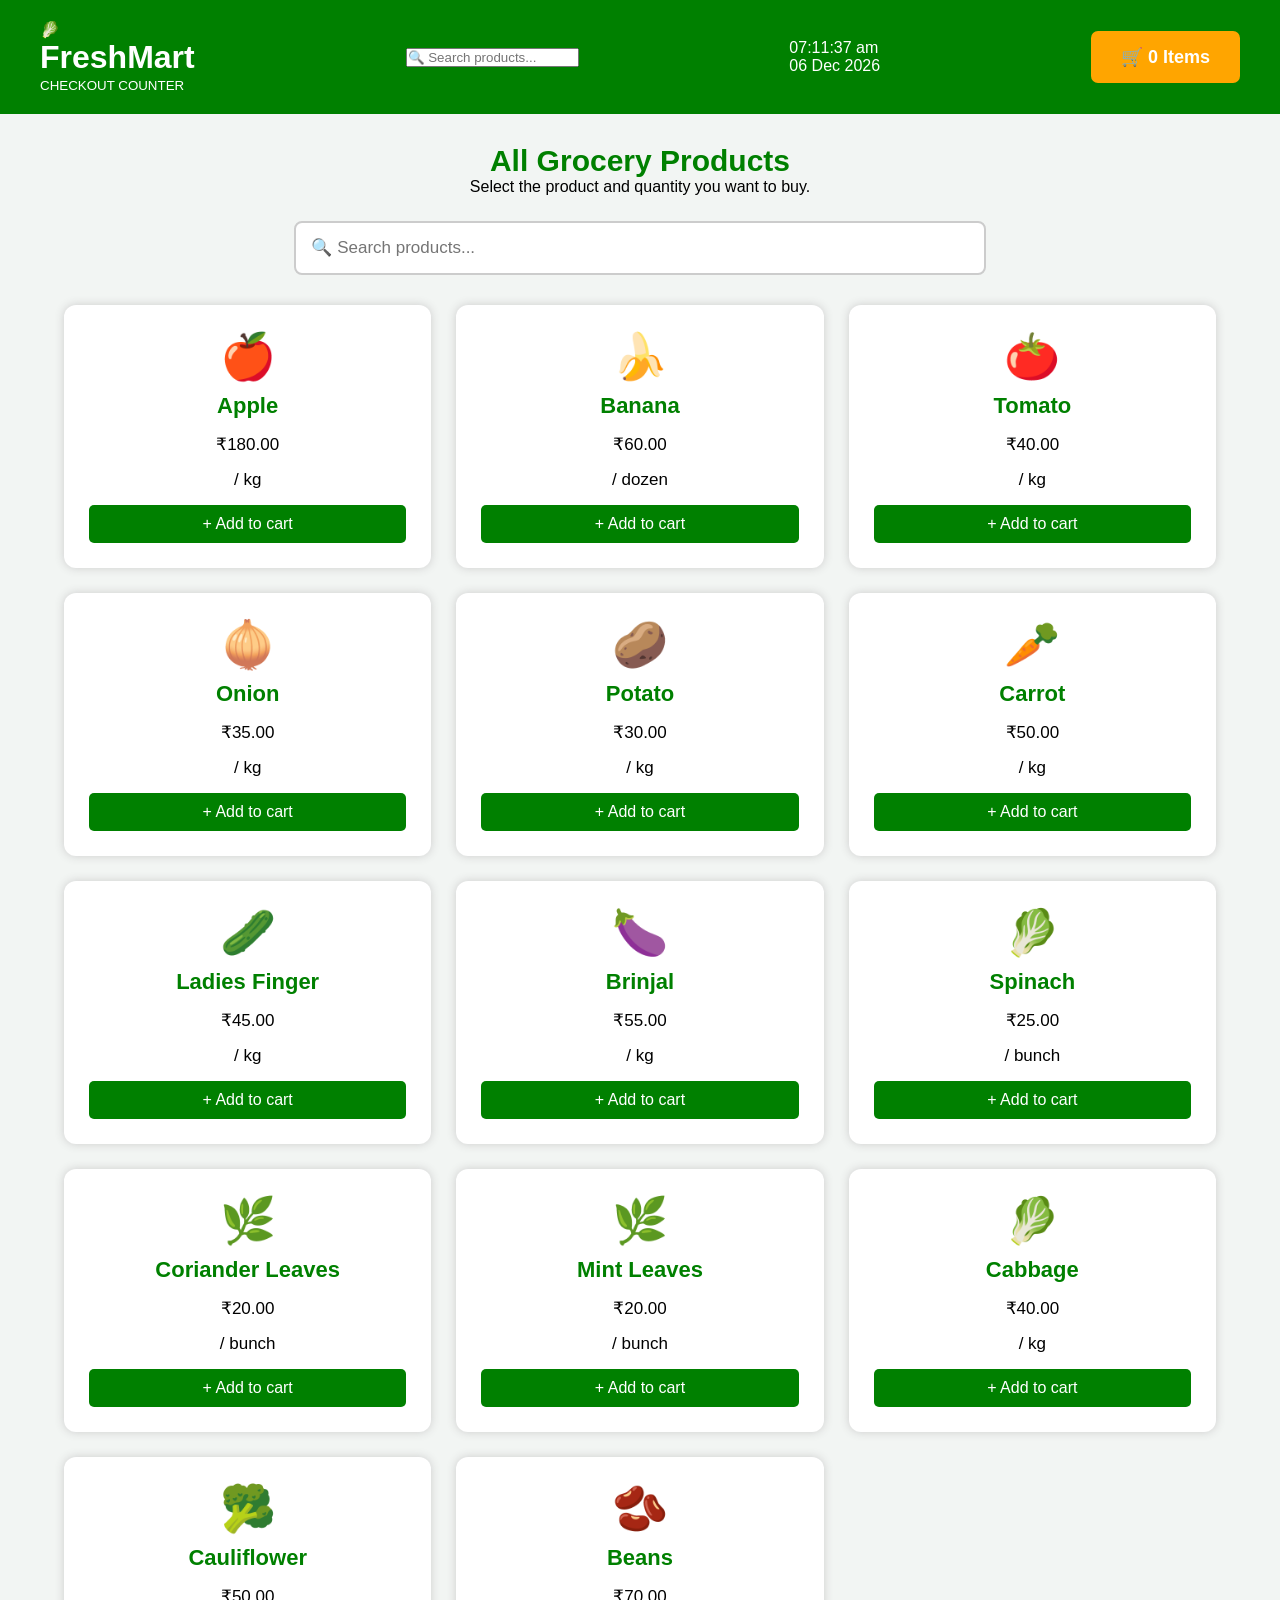
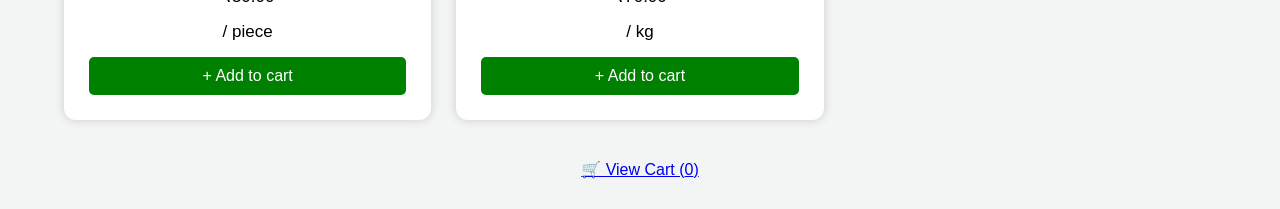
==== products.html @ 7738c52c "Initial Grocery Billing System" ====
<!DOCTYPE html>
<html lang="en">

<head>

    <meta charset="UTF-8">

    <meta name="viewport"
          content="width=device-width, initial-scale=1.0">

    <title>FreshMart - Grocery Products</title>

    <link rel="stylesheet" href="css/style.css">

</head>


<body>


    <!-- ================= HEADER ================= -->

    <header class="top-header">


        <!-- LOGO -->

        <div class="logo">

            <div class="logo-icon">
                🥬
            </div>

            <div>

                <h1>FreshMart</h1>

                <small>
                    CHECKOUT COUNTER
                </small>

            </div>

        </div>



        <!-- SEARCH -->

        <div class="search-header">

            <input
                type="text"
                id="searchInput"
                placeholder="🔍 Search products..."
                onkeyup="searchProducts()"
            >

        </div>



        <!-- DATE AND TIME -->

        <div class="date-time">

            <div id="currentTime">
                00:00:00
            </div>

            <div id="currentDate">
                Loading date...
            </div>

        </div>



        <!-- CART -->

        <a
            href="cart.html"
            class="cart-button"
        >

            🛒

            <span id="cartCount">
                0
            </span>

            Items

        </a>


    </header>



    <!-- ================= MAIN ================= -->

    <main>


        <h2>
            All Grocery Products
        </h2>


        <p>
            Select the product and quantity you want to buy.
        </p>



        <!-- SEARCH -->

        <div class="search-box">

            <input
                type="text"
                id="searchInputMobile"
                placeholder="🔍 Search products..."
                onkeyup="searchProductsMobile()"
            >

        </div>



        <!-- ================= PRODUCT CONTAINER ================= -->

        <div
            id="productContainer"
            class="product-container"
        >

            <!-- Products will automatically appear here -->

        </div>



        <!-- ================= VIEW CART ================= -->

        <div class="cart-section">

            <a
                href="cart.html"
                class="header-cart"
            >

                🛒 View Cart

                (<span id="cartCountBottom">
                    0
                </span>)

            </a>

        </div>


    </main>



    <!-- ================= PRODUCTS JAVASCRIPT ================= -->

    <script src="js/products.js"></script>



    <!-- ================= DATE & TIME ================= -->

    <script>

        function updateDateTime() {

            const now = new Date();


            // TIME

            const time =
                now.toLocaleTimeString("en-IN", {

                    hour: "2-digit",

                    minute: "2-digit",

                    second: "2-digit",

                    hour12: true

                });


            // DATE

            const date =
                now.toLocaleDateString("en-IN", {

                    day: "2-digit",

                    month: "short",

                    year: "numeric"

                });


            document.getElementById(
                "currentTime"
            ).textContent = time;


            document.getElementById(
                "currentDate"
            ).textContent = date;

        }


        // Start clock

        updateDateTime();


        // Update every second

        setInterval(
            updateDateTime,
            1000
        );

    </script>



    <!-- ================= MOBILE SEARCH ================= -->

    <script>

        function searchProductsMobile() {

            const mainSearch =
                document.getElementById(
                    "searchInput"
                );


            const mobileSearch =
                document.getElementById(
                    "searchInputMobile"
                );


            mainSearch.value =
                mobileSearch.value;


            searchProducts();

        }

    </script>



    <!-- ================= CART BOTTOM COUNT ================= -->

    <script>

        function updateBottomCartCount() {

            const cart =
                JSON.parse(
                    localStorage.getItem("cart")
                ) || [];


            let total = 0;


            cart.forEach(function(item) {

                total +=
                    Number(item.quantity) || 0;

            });


            const bottomCount =
                document.getElementById(
                    "cartCountBottom"
                );


            if (bottomCount) {

                bottomCount.textContent =
                    total;

            }

        }


        updateBottomCartCount();


        setInterval(
            updateBottomCartCount,
            500
        );

    </script>


</body>

</html>
---- css/style.css ----
* {
    margin: 0;
    padding: 0;
    box-sizing: border-box;
}

body {
    font-family: Arial, sans-serif;
    background-color: #f2f5f3;
}

.login-container {
    width: 100%;
    height: 100vh;

    display: flex;
    justify-content: center;
    align-items: center;
}

.login-box {
    width: 400px;

    background-color: white;

    padding: 40px;

    border-radius: 12px;

    box-shadow: 0 0 15px gray;

    text-align: center;
}

.login-box h1 {
    color: green;
    margin-bottom: 20px;
}

.login-box h2 {
    margin-bottom: 20px;
}

.login-box input {
    width: 100%;

    padding: 12px;

    margin: 10px 0;

    border: 1px solid #ccc;

    border-radius: 5px;

    font-size: 16px;
}

.login-box button {
    width: 100%;

    padding: 12px;

    margin-top: 15px;

    background-color: green;

    color: hsl(0, 74%, 46%);

    border: none;

    border-radius: 5px;

    font-size: 17px;

    cursor: pointer;
}

.login-box button:hover {
    background-color: darkgreen;
}

#message {
    margin-top: 15px;
}
header {
    background-color: green;

    color: white;

    padding: 20px 40px;

    display: flex;

    justify-content: space-between;

    align-items: center;
}

header h1 {
    margin: 0;
}

.nav {
    display: flex;

    gap: 20px;

    align-items: center;
}

.nav a {
    color: white;

    text-decoration: none;

    font-weight: bold;
}

main {
    width: 90%;

    margin: 30px auto;

    text-align: center;
}

main h2 {
    color: green;

    font-size: 30px;
}

.product-container {

    display: grid;

    grid-template-columns:
        repeat(3, 1fr);

    gap: 25px;

    margin-top: 30px;
}

.product-card {

    background-color: white;

    padding: 25px;

    border-radius: 12px;

    box-shadow: 0 0 10px #cccccc;
}

.product-card h3 {

    color: green;

    font-size: 22px;

    margin-bottom: 15px;
}

.product-card p {

    font-size: 17px;

    margin-bottom: 15px;
}

.product-card input {

    width: 70px;

    padding: 8px;

    margin: 10px;

    border: 1px solid #aaa;

    border-radius: 5px;
}

.product-card button {

    display: block;

    width: 100%;

    padding: 10px;

    margin-top: 15px;

    background-color: green;

    color: white;

    border: none;

    border-radius: 5px;

    cursor: pointer;

    font-size: 16px;
}

.product-card button:hover {

    background-color: darkgreen;
}

.cart-section {

    margin-top: 40px;
}

.cart-button {

    display: inline-block;

    padding: 15px 30px;

    background-color: orange;

    color: white;

    text-decoration: none;

    border-radius: 7px;

    font-size: 18px;

    font-weight: bold;
}
.search-box {
    margin: 25px auto;

    width: 60%;
}

.search-box input {
    width: 100%;

    padding: 15px;

    font-size: 17px;

    border: 2px solid #cccccc;

    border-radius: 8px;

    outline: none;
}

.search-box input:focus {
    border-color: green;
}

.product-icon {
    font-size: 45px;

    margin-bottom: 10px;
}

.no-product {
    font-size: 20px;

    color: red;

    grid-column: 1 / -1;
}
/* Cart Page */

.cart-page {
    width: 90%;
    margin: 30px auto;
}

.cart-item {

    background-color: white;

    padding: 20px;

    margin: 15px 0;

    border-radius: 10px;

    box-shadow: 0 0 8px #cccccc;

    display: flex;

    align-items: center;

    justify-content: space-between;

    gap: 20px;
}


.cart-product {
    flex: 1;
}


.cart-product h3 {
    color: green;

    margin-bottom: 8px;
}


.quantity-control {

    display: flex;

    align-items: center;

    gap: 15px;
}


.quantity-control button {

    width: 35px;

    height: 35px;

    border: none;

    background-color: green;

    color: white;

    font-size: 20px;

    border-radius: 5px;

    cursor: pointer;
}


.quantity-control span {

    font-size: 18px;

    font-weight: bold;

}


.item-total {

    font-size: 18px;

    font-weight: bold;

    width: 100px;

}


.remove-button {

    padding: 8px 12px;

    border: none;

    background-color: #dc3545;

    color: white;

    border-radius: 5px;

    cursor: pointer;
}


/* Bill Summary */

.bill-summary {

    width: 400px;

    margin-left: auto;

    margin-top: 30px;

    background-color: white;

    padding: 25px;

    border-radius: 10px;

    box-shadow: 0 0 10px #cccccc;
}


.bill-summary h3 {

    color: green;

    font-size: 22px;

    margin-bottom: 20px;
}


.bill-summary p {

    display: flex;

    justify-content: space-between;

    font-size: 17px;

    margin: 12px 0;
}


.bill-summary h2 {

    text-align: right;

    color: green;
}


.order-button {

    width: 100%;

    padding: 15px;

    margin-top: 20px;

    border: none;

    background-color: green;

    color: white;

    font-size: 18px;

    border-radius: 7px;

    cursor: pointer;
}


.order-button:hover {

    background-color: darkgreen;

}


/* Empty Cart */

.empty-cart {

    background-color: white;

    padding: 50px;

    margin-top: 30px;

    text-align: center;

    border-radius: 10px;

    box-shadow: 0 0 10px #cccccc;
}


.empty-cart h2 {

    color: red;

    margin-bottom: 15px;
}


.empty-cart a {

    display: inline-block;

    margin-top: 20px;

    padding: 12px 25px;

    background-color: green;

    color: white;

    text-decoration: none;

    border-radius: 5px;
}
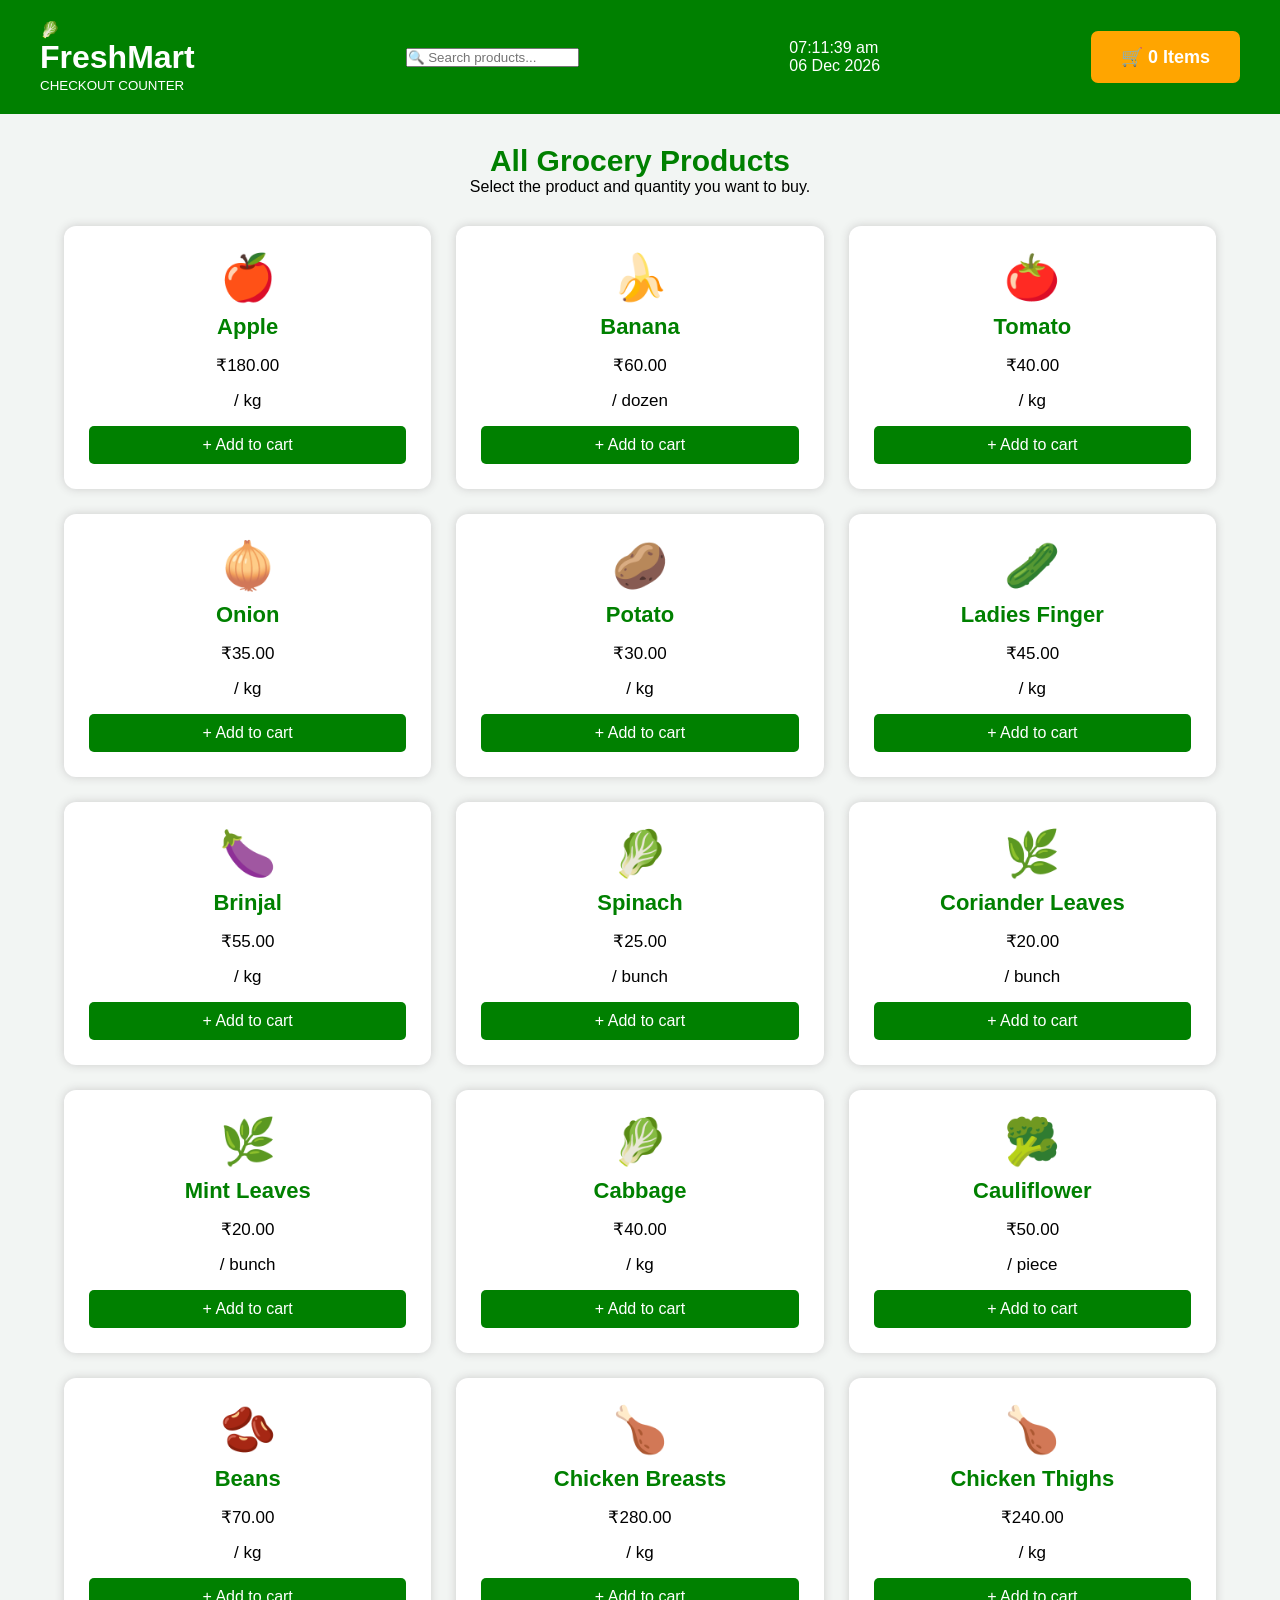
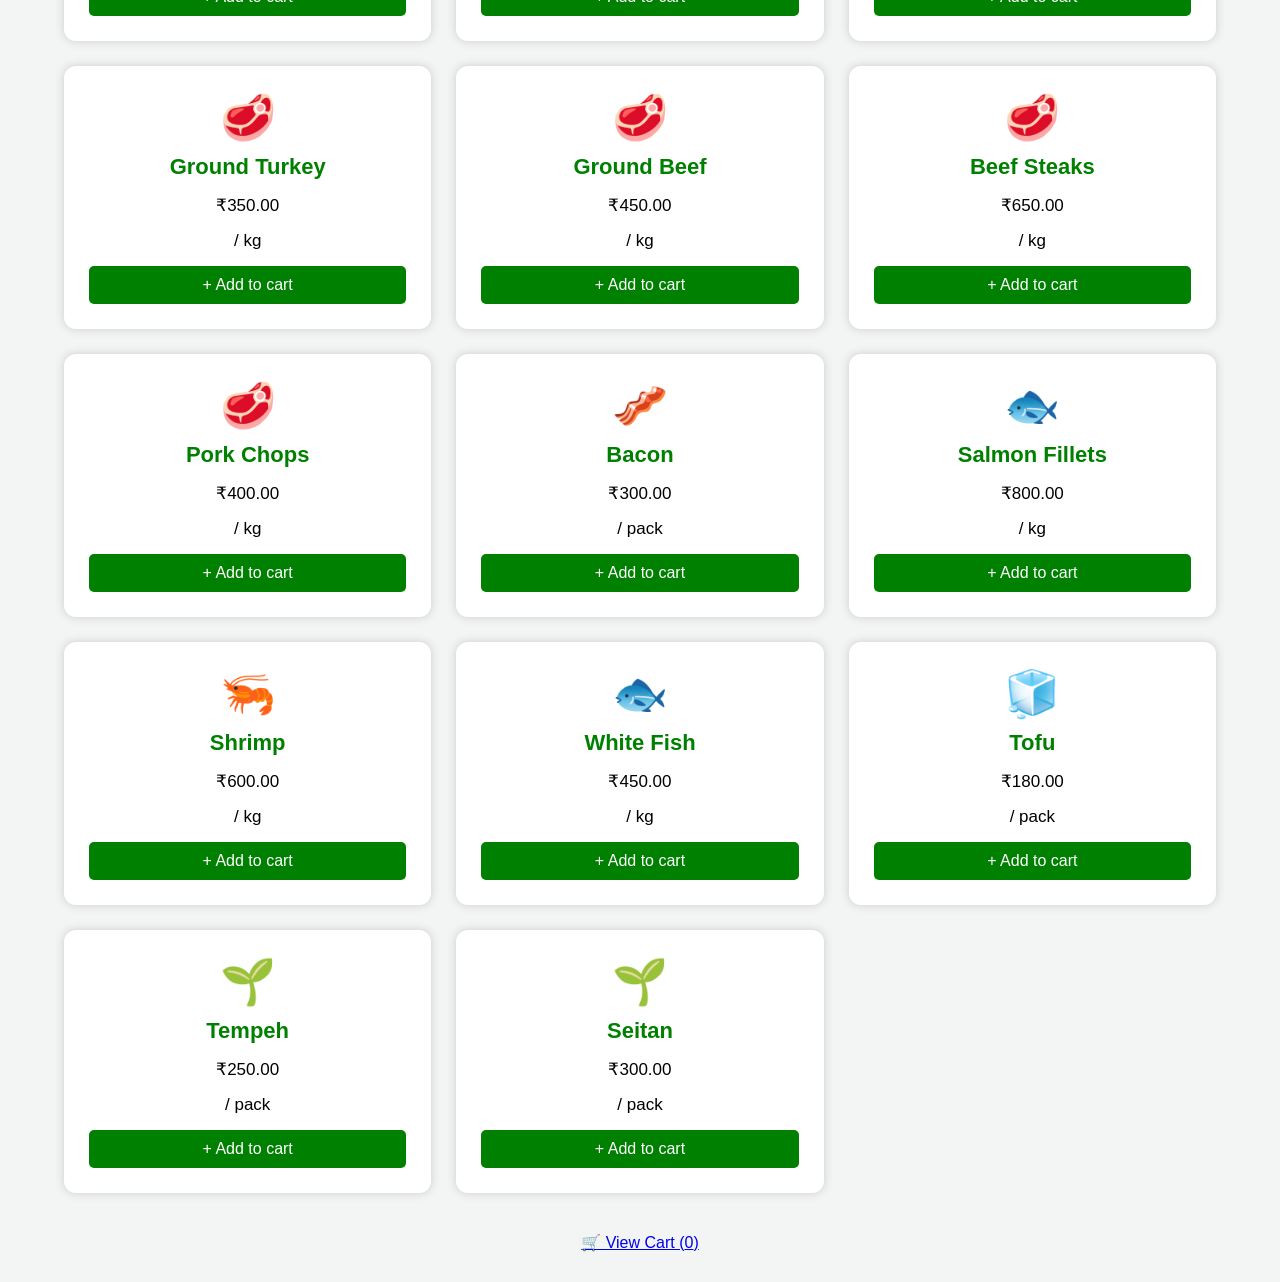
==== commit fab7393b: "Remove duplicate search box" ====
--- a/products.html
+++ b/products.html
@@ -114,21 +114,6 @@
 
 
 
-        <!-- SEARCH -->
-
-        <div class="search-box">
-
-            <input
-                type="text"
-                id="searchInputMobile"
-                placeholder="🔍 Search products..."
-                onkeyup="searchProductsMobile()"
-            >
-
-        </div>
-
-
-
         <!-- ================= PRODUCT CONTAINER ================= -->
 
         <div
@@ -239,36 +224,6 @@
 
 
 
-    <!-- ================= MOBILE SEARCH ================= -->
-
-    <script>
-
-        function searchProductsMobile() {
-
-            const mainSearch =
-                document.getElementById(
-                    "searchInput"
-                );
-
-
-            const mobileSearch =
-                document.getElementById(
-                    "searchInputMobile"
-                );
-
-
-            mainSearch.value =
-                mobileSearch.value;
-
-
-            searchProducts();
-
-        }
-
-    </script>
-
-
-
     <!-- ================= CART BOTTOM COUNT ================= -->
 
     <script>
